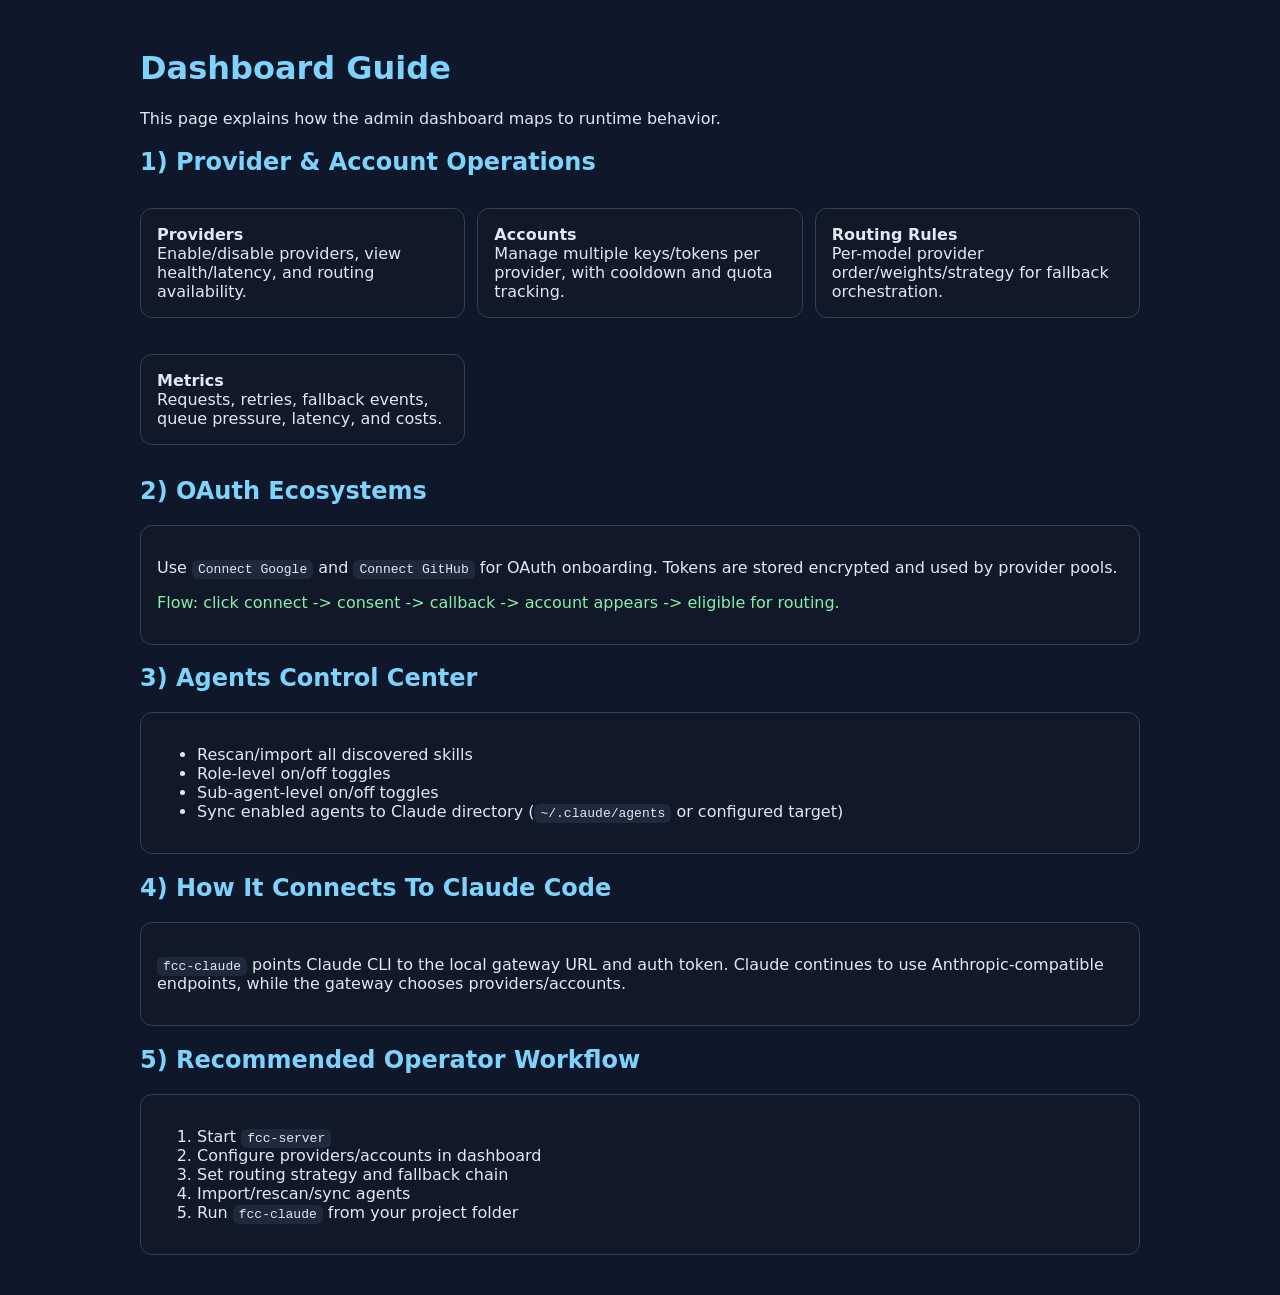
==== docs/dashboard-guide.html @ bc2bf170 "firsthello" ====
<!doctype html>
<html lang="en">
<head>
  <meta charset="utf-8" />
  <meta name="viewport" content="width=device-width, initial-scale=1" />
  <title>Nexus Dashboard Guide</title>
  <style>
    body { font-family: Inter, system-ui, sans-serif; margin: 0; background:#0f172a; color:#e2e8f0; }
    main { max-width: 1000px; margin: 0 auto; padding: 28px; }
    h1,h2 { color:#7dd3fc; }
    .card { background:#111827; border:1px solid #334155; border-radius:12px; padding:16px; margin:12px 0; }
    code { background:#1e293b; padding:2px 6px; border-radius:6px; }
    .grid { display:grid; grid-template-columns: repeat(auto-fit,minmax(280px,1fr)); gap:12px; }
    .ok { color:#86efac; }
  </style>
</head>
<body>
  <main>
    <h1>Dashboard Guide</h1>
    <p>This page explains how the admin dashboard maps to runtime behavior.</p>

    <h2>1) Provider & Account Operations</h2>
    <div class="grid">
      <div class="card"><strong>Providers</strong><br/>Enable/disable providers, view health/latency, and routing availability.</div>
      <div class="card"><strong>Accounts</strong><br/>Manage multiple keys/tokens per provider, with cooldown and quota tracking.</div>
      <div class="card"><strong>Routing Rules</strong><br/>Per-model provider order/weights/strategy for fallback orchestration.</div>
      <div class="card"><strong>Metrics</strong><br/>Requests, retries, fallback events, queue pressure, latency, and costs.</div>
    </div>

    <h2>2) OAuth Ecosystems</h2>
    <div class="card">
      <p>Use <code>Connect Google</code> and <code>Connect GitHub</code> for OAuth onboarding. Tokens are stored encrypted and used by provider pools.</p>
      <p class="ok">Flow: click connect -> consent -> callback -> account appears -> eligible for routing.</p>
    </div>

    <h2>3) Agents Control Center</h2>
    <div class="card">
      <ul>
        <li>Rescan/import all discovered skills</li>
        <li>Role-level on/off toggles</li>
        <li>Sub-agent-level on/off toggles</li>
        <li>Sync enabled agents to Claude directory (<code>~/.claude/agents</code> or configured target)</li>
      </ul>
    </div>

    <h2>4) How It Connects To Claude Code</h2>
    <div class="card">
      <p><code>fcc-claude</code> points Claude CLI to the local gateway URL and auth token. Claude continues to use Anthropic-compatible endpoints, while the gateway chooses providers/accounts.</p>
    </div>

    <h2>5) Recommended Operator Workflow</h2>
    <div class="card">
      <ol>
        <li>Start <code>fcc-server</code></li>
        <li>Configure providers/accounts in dashboard</li>
        <li>Set routing strategy and fallback chain</li>
        <li>Import/rescan/sync agents</li>
        <li>Run <code>fcc-claude</code> from your project folder</li>
      </ol>
    </div>
  </main>
</body>
</html>
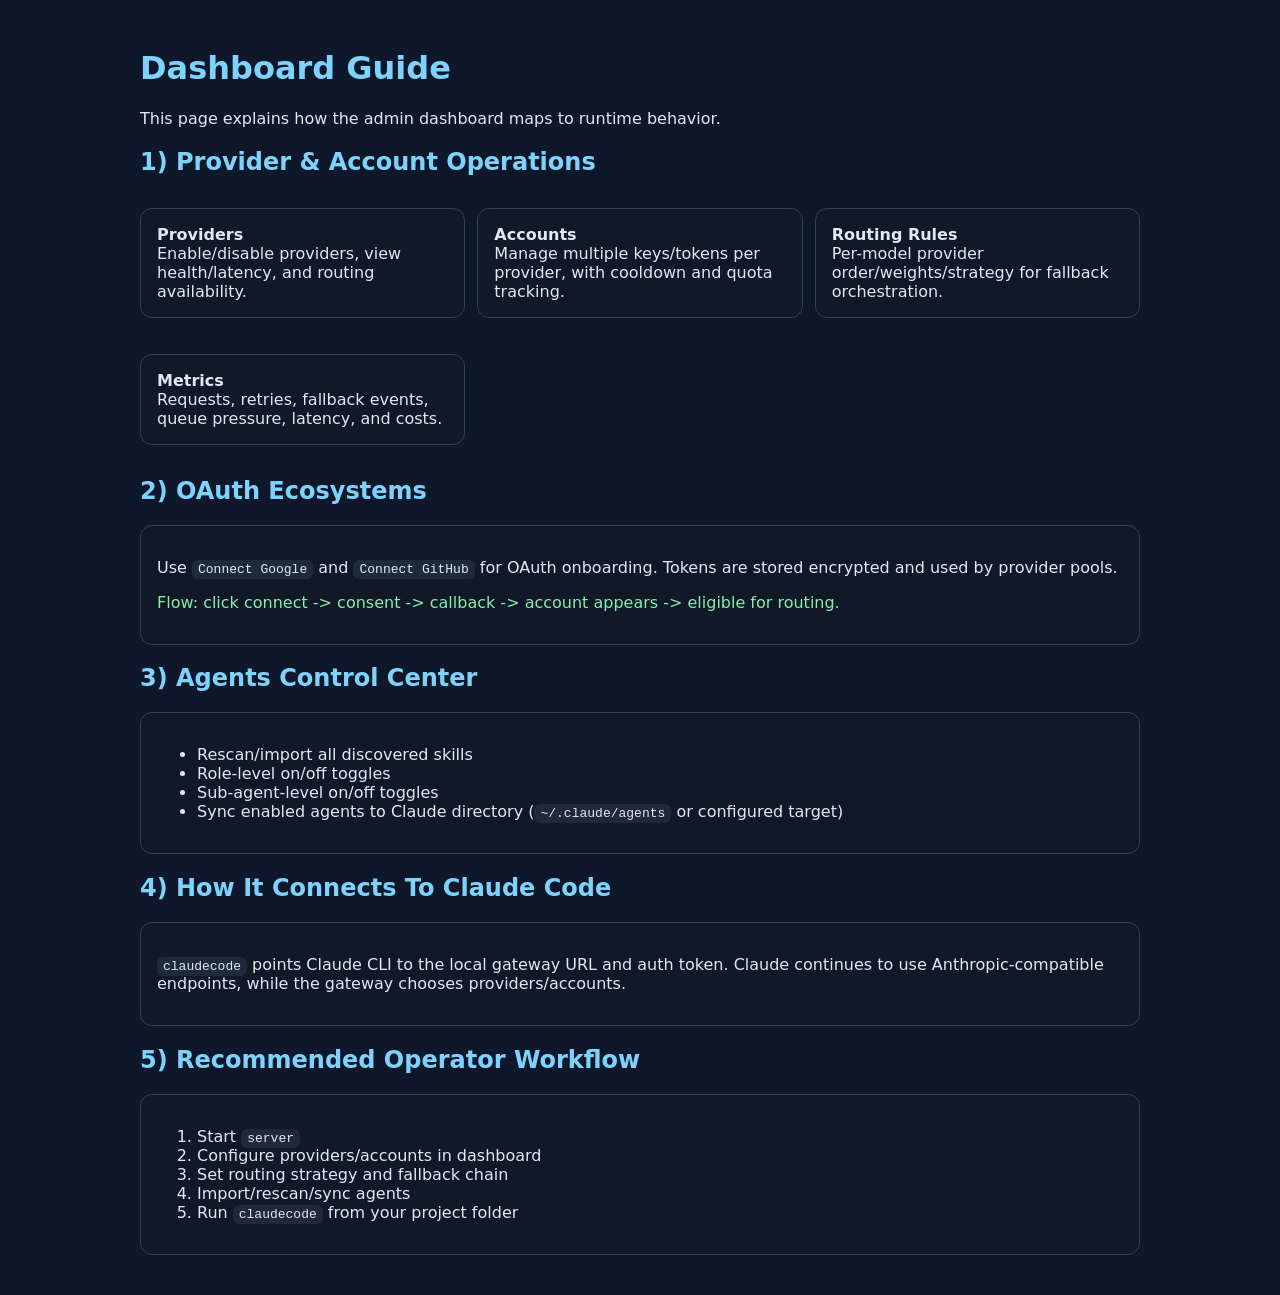
==== commit 3425a212: "rename" ====
--- a/docs/dashboard-guide.html
+++ b/docs/dashboard-guide.html
@@ -45,17 +45,17 @@
 
     <h2>4) How It Connects To Claude Code</h2>
     <div class="card">
-      <p><code>fcc-claude</code> points Claude CLI to the local gateway URL and auth token. Claude continues to use Anthropic-compatible endpoints, while the gateway chooses providers/accounts.</p>
+      <p><code>claudecode</code> points Claude CLI to the local gateway URL and auth token. Claude continues to use Anthropic-compatible endpoints, while the gateway chooses providers/accounts.</p>
     </div>
 
     <h2>5) Recommended Operator Workflow</h2>
     <div class="card">
       <ol>
-        <li>Start <code>fcc-server</code></li>
+        <li>Start <code>server</code></li>
         <li>Configure providers/accounts in dashboard</li>
         <li>Set routing strategy and fallback chain</li>
         <li>Import/rescan/sync agents</li>
-        <li>Run <code>fcc-claude</code> from your project folder</li>
+        <li>Run <code>claudecode</code> from your project folder</li>
       </ol>
     </div>
   </main>
